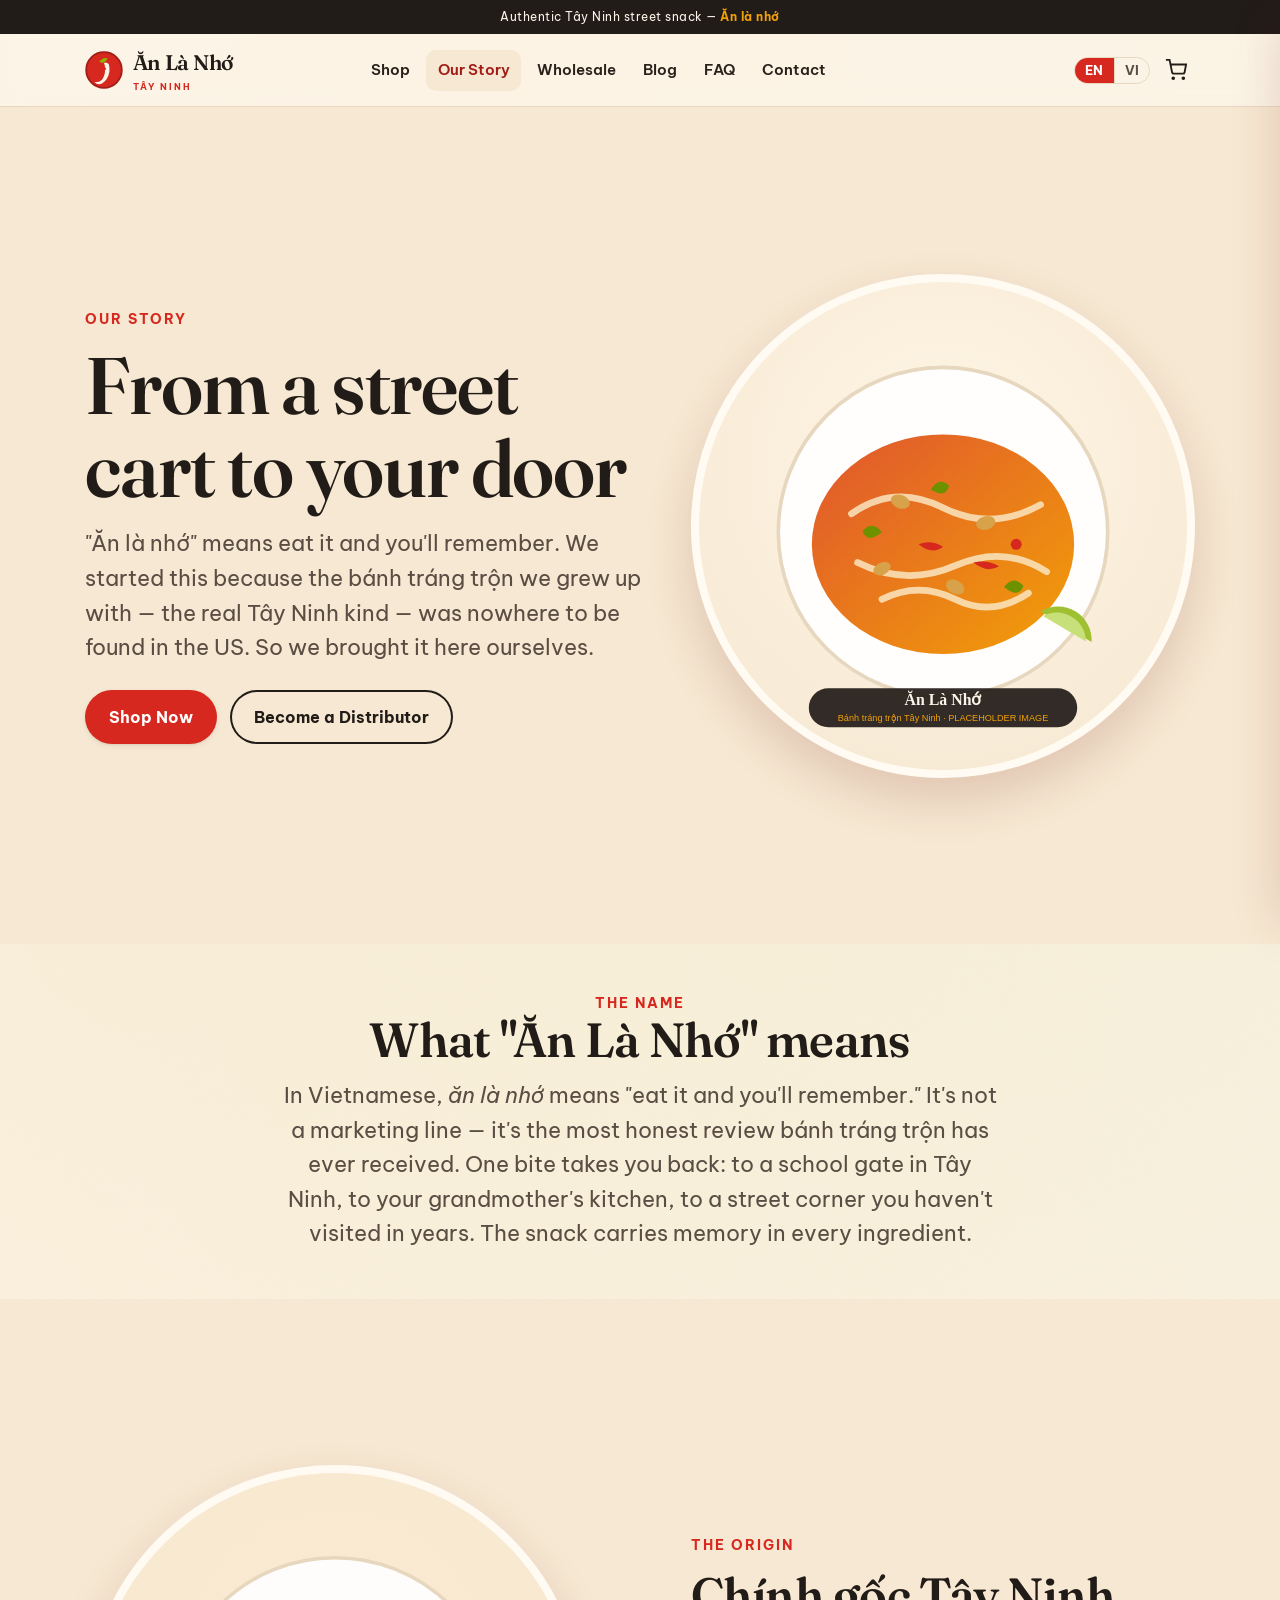
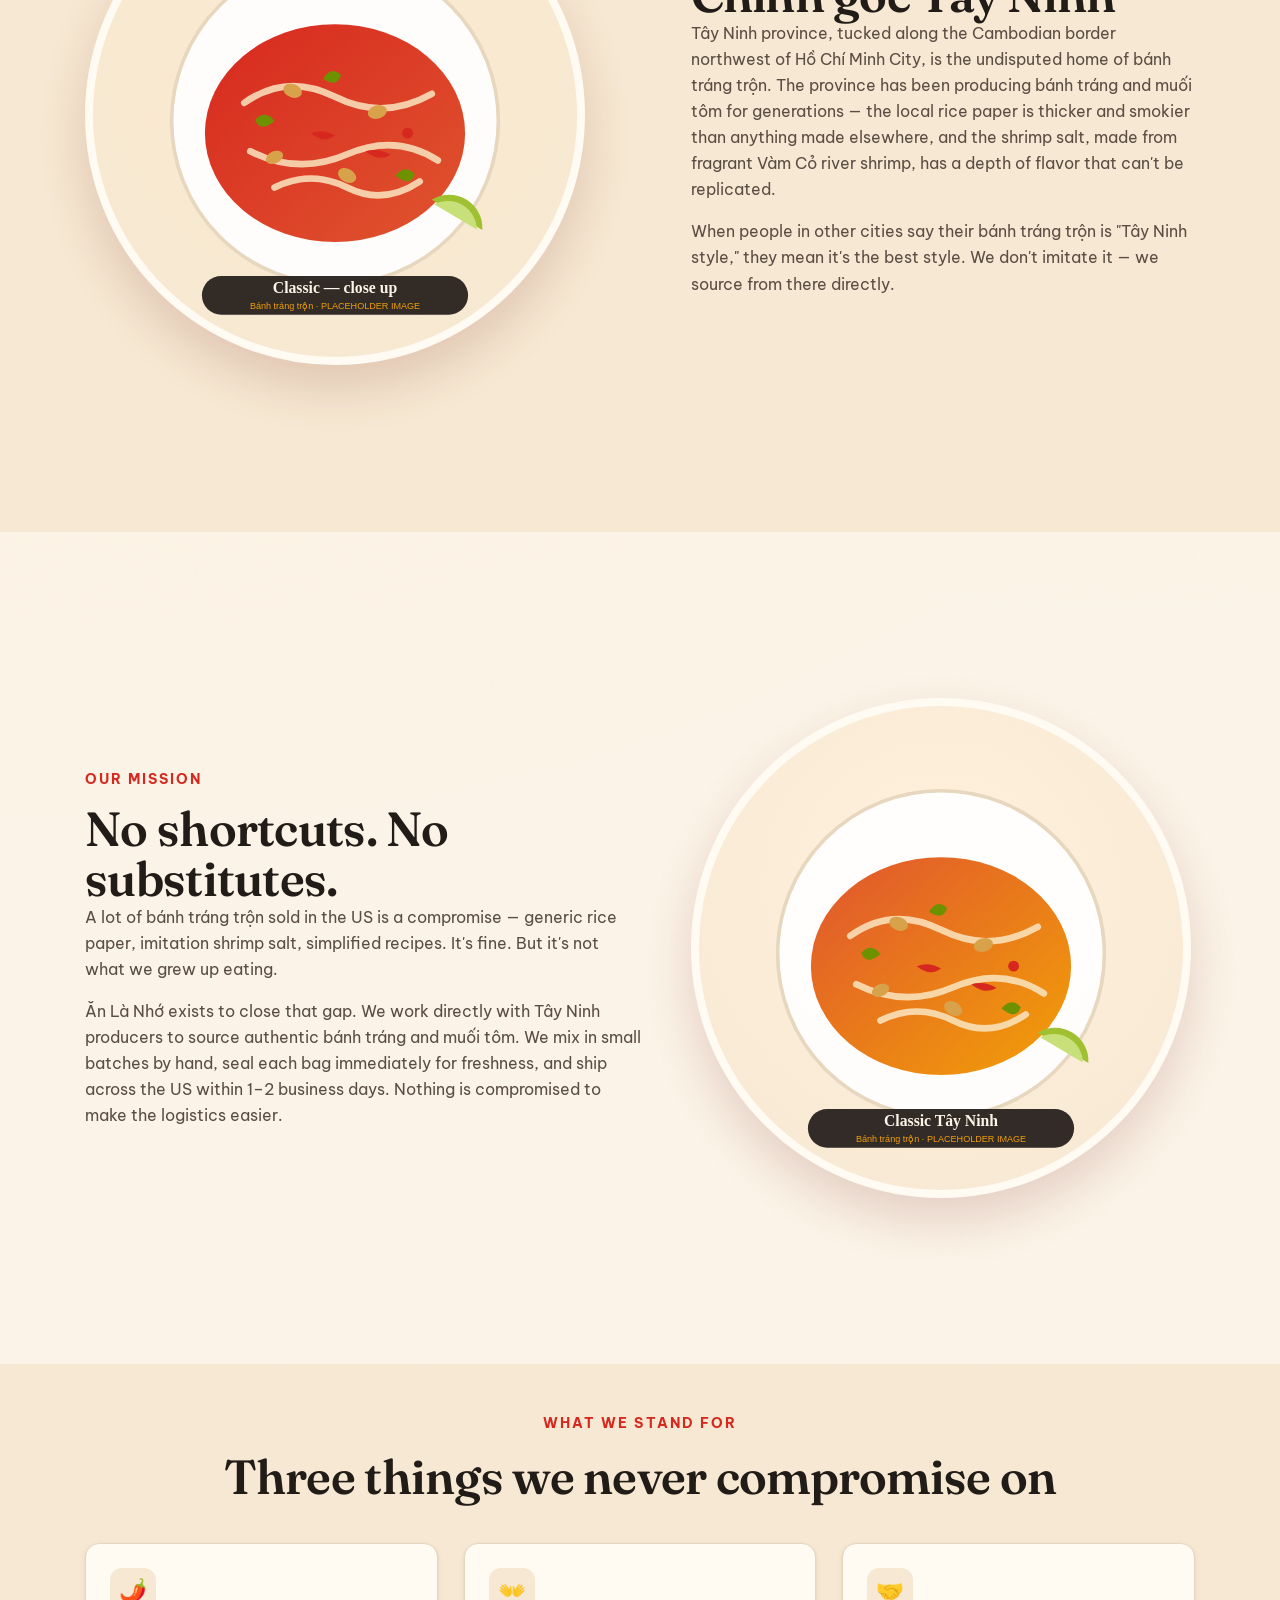
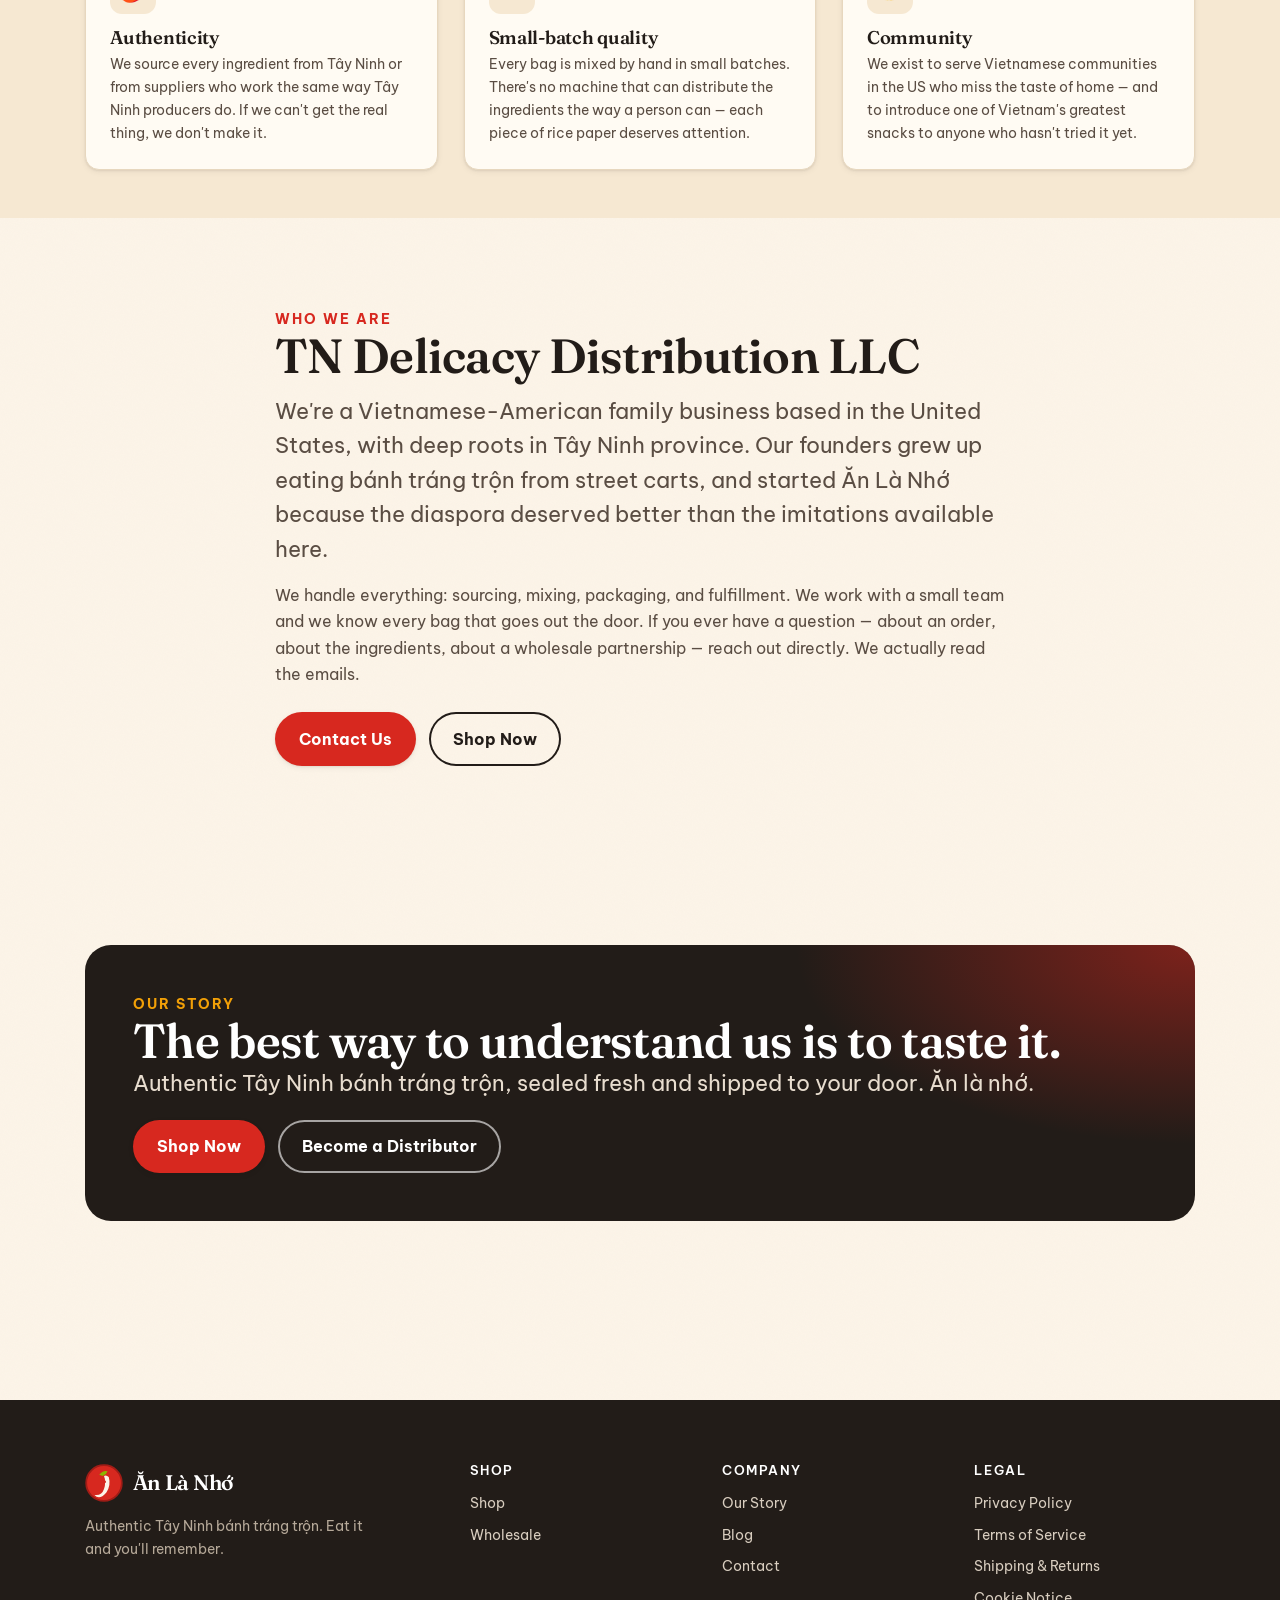
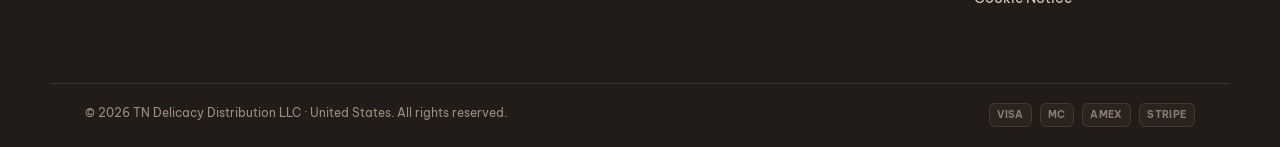
==== pages/about.html @ 5e184261 "Add EN/VI segmented language switcher, About page, and i18n keys - Replace single lang-toggle button" ====
<!DOCTYPE html>
<html lang="en" class="no-js">
<head>
  <meta charset="UTF-8" />
  <meta name="viewport" content="width=device-width, initial-scale=1" />
  <title>Our Story — Authentic Tây Ninh Bánh Tráng Trộn | Ăn Là Nhớ</title>
  <meta name="description" content="Ăn Là Nhớ brings the authentic Tây Ninh bánh tráng trộn to Vietnamese communities across the US. No shortcuts. No substitutes. Just the real thing." />
  <link rel="canonical" href="https://anlanho.com/pages/about.html" />
  <link rel="alternate" hreflang="en" href="https://anlanho.com/pages/about.html" />
  <link rel="alternate" hreflang="vi" href="https://anlanho.com/pages/about.html?lang=vi" />
  <link rel="alternate" hreflang="x-default" href="https://anlanho.com/pages/about.html" />

  <meta property="og:type" content="website" />
  <meta property="og:site_name" content="Ăn Là Nhớ" />
  <meta property="og:title" content="Our Story | Ăn Là Nhớ" />
  <meta property="og:description" content="From a Tây Ninh street cart to your door — the story of Ăn Là Nhớ." />
  <meta property="og:url" content="https://anlanho.com/pages/about.html" />
  <meta property="og:image" content="https://anlanho.com/assets/img/og-default.svg" />
  <meta name="twitter:card" content="summary_large_image" />
  <meta name="theme-color" content="#D7281F" />
  <link rel="icon" href="../assets/img/logo-mark.svg" type="image/svg+xml" />

  <link rel="preconnect" href="https://fonts.googleapis.com" />
  <link rel="preconnect" href="https://fonts.gstatic.com" crossorigin />
  <link href="https://fonts.googleapis.com/css2?family=Fraunces:ital,opsz,wght@0,9..144,400;0,9..144,600;1,9..144,500&family=Be+Vietnam+Pro:wght@400;500;600;700;800&display=swap" rel="stylesheet" />
  <link rel="stylesheet" href="../assets/css/styles.css" />

  <script type="application/ld+json">
  {"@context":"https://schema.org","@type":"BreadcrumbList","itemListElement":[
    {"@type":"ListItem","position":1,"name":"Home","item":"https://anlanho.com/"},
    {"@type":"ListItem","position":2,"name":"Our Story","item":"https://anlanho.com/pages/about.html"}
  ]}
  </script>
</head>

<body data-base="../">
  <a class="skip-link" href="#main" data-i18n="nav.skip">Skip to content</a>

  <header class="site-header">
    <div class="topbar"><span data-i18n="home.kicker">Authentic Tây Ninh street snack</span> — <strong>Ăn là nhớ</strong></div>
    <nav class="wrap nav" aria-label="Primary">
      <a class="brand" href="../index.html" aria-label="Ăn Là Nhớ home"><img class="mark" src="../assets/img/logo-mark.svg" alt="" width="38" height="38" /><span>Ăn Là Nhớ<small>Tây Ninh</small></span></a>
      <div class="nav-links">
        <a href="shop.html" data-i18n="nav.shop">Shop</a>
        <a href="about.html" data-i18n="nav.story" aria-current="page">Our Story</a>
        <a href="wholesale.html" data-i18n="nav.wholesale">Wholesale</a>
        <a href="blog.html" data-i18n="nav.blog">Blog</a>
        <a href="faq.html" data-i18n="nav.faq">FAQ</a>
        <a href="contact.html" data-i18n="nav.contact">Contact</a>
      </div>
      <div class="nav-actions">
        <div class="lang-switcher" role="group" aria-label="Switch language"><button class="lang-btn" data-lang-btn="en" aria-pressed="true">EN</button><button class="lang-btn" data-lang-btn="vi" aria-pressed="false">VI</button></div>
        <button class="icon-btn cart-btn snipcart-checkout" aria-label="Open cart"><svg width="22" height="22" viewBox="0 0 24 24" fill="none" stroke="currentColor" stroke-width="2" aria-hidden="true"><circle cx="9" cy="21" r="1"/><circle cx="20" cy="21" r="1"/><path d="M1 1h4l2.7 13.4a2 2 0 0 0 2 1.6h9.7a2 2 0 0 0 2-1.6L23 6H6"/></svg><span class="cart-count" data-cart-count data-count="0"></span></button>
        <button class="icon-btn menu-toggle" data-menu-open aria-label="Open menu" aria-expanded="false" aria-controls="mobileNav"><svg width="24" height="24" viewBox="0 0 24 24" fill="none" stroke="currentColor" stroke-width="2" aria-hidden="true"><line x1="3" y1="6" x2="21" y2="6"/><line x1="3" y1="12" x2="21" y2="12"/><line x1="3" y1="18" x2="21" y2="18"/></svg></button>
      </div>
    </nav>
  </header>
  <div class="nav-overlay" data-nav-overlay></div>
  <aside class="mobile-nav" id="mobileNav" data-mobile-nav aria-label="Mobile">
    <a href="shop.html" data-i18n="nav.shop">Shop</a>
    <a href="about.html" data-i18n="nav.story">Our Story</a>
    <a href="wholesale.html" data-i18n="nav.wholesale">Wholesale</a>
    <a href="blog.html" data-i18n="nav.blog">Blog</a>
    <a href="faq.html" data-i18n="nav.faq">FAQ</a>
    <a href="contact.html" data-i18n="nav.contact">Contact</a>
  </aside>

  <main id="main">

    <!-- Hero -->
    <section class="section" style="background:var(--cream-deep)">
      <div class="wrap">
        <div class="hero-grid">
          <div class="hero-copy">
            <p class="kicker" data-i18n="home.story.kicker">Our Story</p>
            <h1 data-i18n="about.h1">From a street cart to your door</h1>
            <p class="lead" data-i18n="about.sub">"Ăn là nhớ" means eat it and you'll remember. We started this because the bánh tráng trộn we grew up with — the real Tây Ninh kind — was nowhere to be found in the US. So we brought it here ourselves.</p>
            <div class="hero-cta">
              <a class="btn" href="shop.html" data-i18n="cta.shop">Shop Now</a>
              <a class="btn btn--ghost" href="wholesale.html" data-i18n="cta.distributor">Become a Distributor</a>
            </div>
          </div>
          <div class="hero-media">
            <img class="plate" src="../assets/img/hero-plate.svg" alt="Authentic Tây Ninh bánh tráng trộn" width="520" height="520" loading="lazy" />
          </div>
        </div>
      </div>
    </section>

    <!-- The name -->
    <section class="section--tight section">
      <div class="wrap center">
        <p class="kicker" data-i18n="about.name.kicker">The name</p>
        <h2 style="max-width:18ch;margin-inline:auto" data-i18n="about.name.h">What "Ăn Là Nhớ" means</h2>
        <p class="lead" style="max-width:48ch;margin-inline:auto;margin-top:.8rem" data-i18n="about.name.d">In Vietnamese, <em>ăn là nhớ</em> means "eat it and you'll remember." It's not a marketing line — it's the most honest review bánh tráng trộn has ever received. One bite takes you back: to a school gate in Tây Ninh, to your grandmother's kitchen, to a street corner you haven't visited in years. The snack carries memory in every ingredient.</p>
      </div>
    </section>

    <!-- Story sections -->
    <section class="section" style="background:var(--cream-deep)">
      <div class="wrap">
        <div class="hero-grid">
          <div class="hero-media reveal">
            <img class="plate" src="../assets/img/product-classic-2.svg" alt="Bánh tráng trộn being hand-mixed" width="500" height="500" loading="lazy" />
          </div>
          <div class="hero-copy reveal">
            <p class="kicker" data-i18n="about.origin.kicker">The origin</p>
            <h2 data-i18n="about.origin.h">Chính gốc Tây Ninh</h2>
            <p data-i18n="about.origin.d1">Tây Ninh province, tucked along the Cambodian border northwest of Hồ Chí Minh City, is the undisputed home of bánh tráng trộn. The province has been producing bánh tráng and muối tôm for generations — the local rice paper is thicker and smokier than anything made elsewhere, and the shrimp salt, made from fragrant Vàm Cỏ river shrimp, has a depth of flavor that can't be replicated.</p>
            <p style="margin-top:1rem" data-i18n="about.origin.d2">When people in other cities say their bánh tráng trộn is "Tây Ninh style," they mean it's the best style. We don't imitate it — we source from there directly.</p>
          </div>
        </div>
      </div>
    </section>

    <section class="section">
      <div class="wrap">
        <div class="hero-grid">
          <div class="hero-copy reveal">
            <p class="kicker" data-i18n="about.mission.kicker">Our mission</p>
            <h2 data-i18n="about.mission.h">No shortcuts. No substitutes.</h2>
            <p data-i18n="about.mission.d1">A lot of bánh tráng trộn sold in the US is a compromise — generic rice paper, imitation shrimp salt, simplified recipes. It's fine. But it's not what we grew up eating.</p>
            <p style="margin-top:1rem" data-i18n="about.mission.d2">Ăn Là Nhớ exists to close that gap. We work directly with Tây Ninh producers to source authentic bánh tráng and muối tôm. We mix in small batches by hand, seal each bag immediately for freshness, and ship across the US within 1–2 business days. Nothing is compromised to make the logistics easier.</p>
          </div>
          <div class="hero-media reveal">
            <img class="plate" src="../assets/img/product-classic-1.svg" alt="Sealed bags of Ăn Là Nhớ bánh tráng trộn" width="500" height="500" loading="lazy" />
          </div>
        </div>
      </div>
    </section>

    <!-- Values -->
    <section class="section--tight section" style="background:var(--cream-deep)">
      <div class="wrap">
        <div class="section-head center" style="justify-content:center;flex-direction:column;align-items:center;margin-bottom:clamp(1.4rem,3vw,2.2rem)">
          <p class="kicker" data-i18n="about.values.kicker">What we stand for</p>
          <h2 data-i18n="about.values.h">Three things we never compromise on</h2>
        </div>
        <div class="grid grid--3">
          <div class="feature reveal">
            <div class="ic">🌶️</div>
            <h3 data-i18n="about.v1.t">Authenticity</h3>
            <p data-i18n="about.v1.d">We source every ingredient from Tây Ninh or from suppliers who work the same way Tây Ninh producers do. If we can't get the real thing, we don't make it.</p>
          </div>
          <div class="feature reveal">
            <div class="ic">👐</div>
            <h3 data-i18n="about.v2.t">Small-batch quality</h3>
            <p data-i18n="about.v2.d">Every bag is mixed by hand in small batches. There's no machine that can distribute the ingredients the way a person can — each piece of rice paper deserves attention.</p>
          </div>
          <div class="feature reveal">
            <div class="ic">🤝</div>
            <h3 data-i18n="about.v3.t">Community</h3>
            <p data-i18n="about.v3.d">We exist to serve Vietnamese communities in the US who miss the taste of home — and to introduce one of Vietnam's greatest snacks to anyone who hasn't tried it yet.</p>
          </div>
        </div>
      </div>
    </section>

    <!-- Who we are -->
    <section class="section">
      <div class="wrap" style="max-width:800px">
        <p class="kicker" data-i18n="about.who.kicker">Who we are</p>
        <h2 data-i18n="about.who.h">TN Delicacy Distribution LLC</h2>
        <p class="lead" style="margin-top:.8rem" data-i18n="about.who.d">We're a Vietnamese-American family business based in the United States, with deep roots in Tây Ninh province. Our founders grew up eating bánh tráng trộn from street carts, and started Ăn Là Nhớ because the diaspora deserved better than the imitations available here.</p>
        <p style="margin-top:1rem" data-i18n="about.who.d2">We handle everything: sourcing, mixing, packaging, and fulfillment. We work with a small team and we know every bag that goes out the door. If you ever have a question — about an order, about the ingredients, about a wholesale partnership — reach out directly. We actually read the emails.</p>
        <div class="hero-cta" style="margin-top:1.6rem">
          <a class="btn" href="contact.html" data-i18n="nav.contact">Contact Us</a>
          <a class="btn btn--ghost" href="shop.html" data-i18n="cta.shop">Shop Now</a>
        </div>
      </div>
    </section>

    <!-- CTA -->
    <section class="section">
      <div class="wrap">
        <div class="cta-banner reveal">
          <p class="kicker" style="color:var(--turmeric)" data-i18n="home.story.kicker">Our Story</p>
          <h2 data-i18n="about.cta.h">The best way to understand us is to taste it.</h2>
          <p class="lead" data-i18n="about.cta.d">Authentic Tây Ninh bánh tráng trộn, sealed fresh and shipped to your door. Ăn là nhớ.</p>
          <div class="hero-cta">
            <a class="btn" href="shop.html" data-i18n="cta.shop">Shop Now</a>
            <a class="btn btn--ghost" style="box-shadow:inset 0 0 0 2px rgba(255,255,255,.6);color:#fff" href="wholesale.html" data-i18n="cta.distributor">Become a Distributor</a>
          </div>
        </div>
      </div>
    </section>

  </main>

  <footer class="site-footer">
    <div class="wrap footer-top">
      <div class="footer-brand">
        <a class="brand" href="../index.html"><img class="mark" src="../assets/img/logo-mark.svg" alt="" width="38" height="38"><span>Ăn Là Nhớ</span></a>
        <p data-i18n="footer.tagline">Authentic Tây Ninh bánh tráng trộn. Eat it and you'll remember.</p>
      </div>
      <div class="footer-col"><h4 data-i18n="footer.shop">Shop</h4><ul><li><a href="shop.html" data-i18n="nav.shop">Shop</a></li><li><a href="wholesale.html" data-i18n="nav.wholesale">Wholesale</a></li></ul></div>
      <div class="footer-col"><h4 data-i18n="footer.company">Company</h4><ul><li><a href="about.html" data-i18n="nav.story">Our Story</a></li><li><a href="blog.html" data-i18n="nav.blog">Blog</a></li><li><a href="contact.html" data-i18n="nav.contact">Contact</a></li></ul></div>
      <div class="footer-col"><h4 data-i18n="footer.legal">Legal</h4><ul><li><a href="privacy.html" data-i18n="footer.privacy">Privacy Policy</a></li><li><a href="terms.html" data-i18n="footer.terms">Terms of Service</a></li><li><a href="shipping.html" data-i18n="footer.shipping">Shipping &amp; Returns</a></li><li><a href="cookies.html" data-i18n="footer.cookies">Cookie Notice</a></li></ul></div>
    </div>
    <div class="wrap footer-bottom">
      <span>© <span data-year>2025</span> <span data-i18n="footer.address">TN Delicacy Distribution LLC · United States</span>. <span data-i18n="footer.rights">All rights reserved.</span></span>
      <span class="pay-icons" aria-label="Accepted payments"><span>VISA</span><span>MC</span><span>AMEX</span><span>STRIPE</span></span>
    </div>
  </footer>

  <!-- REQUIRED: Replace with your Snipcart public API key from https://app.snipcart.com/dashboard/account/credentials -->
  <div hidden id="snipcart" data-api-key="YOUR_SNIPCART_PUBLIC_API_KEY" data-config-modal-style="side"></div>
  <script async src="https://cdn.snipcart.com/themes/v3.7.0/default/snipcart.js"></script>
  <script defer src="../assets/js/i18n.js"></script>
  <script defer src="../assets/js/main.js"></script>
</body>
</html>
---- assets/css/styles.css ----
/* =====================================================================
   Ăn Là Nhớ — Design System
   Warm Vietnamese street-food editorial. Chili red · lime · turmeric ·
   warm cream · charcoal. Mobile-first, accessible (WCAG AA), low-JS.
   Fonts: Fraunces (display) + Be Vietnam Pro (body, full VI diacritics).
   ===================================================================== */

/* ---------- Design tokens ---------- */
:root {
  /* Palette */
  --cream: #FCF4E8;
  --cream-deep: #F6E8D2;
  --paper: #FFFBF3;
  --charcoal: #221C18;
  --ink: #2A211B;
  --ink-soft: #5A4D43;
  --chili: #D7281F;
  --chili-dark: #A11C16;
  --chili-ink: #6E120E;
  --lime: #8DB600;
  --lime-deep: #6E9100;
  --turmeric: #F2A007;
  --turmeric-deep: #C97E00;
  --line: #E7D7BE;
  --white: #ffffff;

  /* Semantic */
  --bg: var(--cream);
  --surface: var(--paper);
  --text: var(--ink);
  --text-soft: var(--ink-soft);
  --brand: var(--chili);
  --brand-strong: var(--chili-dark);

  /* Type */
  --font-display: "Fraunces", Georgia, "Times New Roman", serif;
  --font-body: "Be Vietnam Pro", system-ui, -apple-system, Segoe UI, Roboto, sans-serif;

  /* Fluid type scale */
  --fs-xs: 0.78rem;
  --fs-sm: 0.9rem;
  --fs-base: 1.02rem;
  --fs-lg: clamp(1.12rem, 1rem + 0.6vw, 1.35rem);
  --fs-xl: clamp(1.4rem, 1.1rem + 1.5vw, 2rem);
  --fs-2xl: clamp(1.9rem, 1.3rem + 3vw, 3rem);
  --fs-3xl: clamp(2.6rem, 1.4rem + 5.5vw, 5rem);

  /* Spacing & layout */
  --maxw: 1180px;
  --gut: clamp(1rem, 4vw, 2.2rem);
  --radius: 14px;
  --radius-lg: 26px;
  --radius-pill: 999px;

  /* Effects */
  --shadow-sm: 0 1px 2px rgba(34,28,24,.08), 0 2px 6px rgba(34,28,24,.06);
  --shadow-md: 0 6px 18px rgba(34,28,24,.10), 0 2px 6px rgba(34,28,24,.06);
  --shadow-lg: 0 22px 48px rgba(110,18,14,.16);
  --ring: 0 0 0 3px rgba(242,160,7,.55);
  --ease: cubic-bezier(.2,.7,.2,1);
}

/* ---------- Reset ---------- */
*, *::before, *::after { box-sizing: border-box; }
* { margin: 0; }
html { -webkit-text-size-adjust: 100%; scroll-behavior: smooth; }
@media (prefers-reduced-motion: reduce) {
  html { scroll-behavior: auto; }
  *, *::before, *::after { animation-duration: .001ms !important; animation-iteration-count: 1 !important; transition-duration: .001ms !important; }
}
body {
  font-family: var(--font-body);
  font-size: var(--fs-base);
  line-height: 1.6;
  color: var(--text);
  background: var(--bg);
  /* Subtle warm grain so the cream isn't flat */
  background-image:
    radial-gradient(circle at 12% 18%, rgba(242,160,7,.05), transparent 38%),
    radial-gradient(circle at 88% 8%, rgba(141,182,0,.06), transparent 40%),
    url("data:image/svg+xml,%3Csvg xmlns='http://www.w3.org/2000/svg' width='140' height='140'%3E%3Cfilter id='n'%3E%3CfeTurbulence type='fractalNoise' baseFrequency='0.9' numOctaves='2' stitchTiles='stitch'/%3E%3C/filter%3E%3Crect width='140' height='140' filter='url(%23n)' opacity='0.025'/%3E%3C/svg%3E");
  -webkit-font-smoothing: antialiased;
  text-rendering: optimizeLegibility;
  overflow-x: hidden;
}
img, svg, video { display: block; max-width: 100%; height: auto; }
a { color: inherit; text-decoration: none; }
button, input, select, textarea { font: inherit; color: inherit; }
ul { list-style: none; padding: 0; }

/* ---------- Typography ---------- */
h1, h2, h3, h4 { font-family: var(--font-display); font-weight: 600; line-height: 1.04; letter-spacing: -0.015em; color: var(--charcoal); }
h1 { font-size: var(--fs-3xl); font-weight: 600; }
h2 { font-size: var(--fs-2xl); }
h3 { font-size: var(--fs-xl); }
p { color: var(--text-soft); }
.lead { font-size: var(--fs-lg); color: var(--text-soft); }
.kicker {
  font-family: var(--font-body);
  font-weight: 700; font-size: var(--fs-sm);
  letter-spacing: .14em; text-transform: uppercase;
  color: var(--chili);
}
mark, .hl { background: linear-gradient(180deg, transparent 58%, rgba(242,160,7,.55) 58%); color: inherit; padding: 0 .08em; }
.vi-accent { font-style: italic; }

/* ---------- Layout helpers ---------- */
.wrap { width: 100%; max-width: var(--maxw); margin-inline: auto; padding-inline: var(--gut); }
.section { padding-block: clamp(3rem, 7vw, 6rem); }
.section--tight { padding-block: clamp(2rem, 4vw, 3rem); }
.stack > * + * { margin-top: 1rem; }
.center { text-align: center; }
.muted { color: var(--text-soft); }
.eyebrow-row { display: flex; align-items: center; gap: .7rem; flex-wrap: wrap; }

/* ---------- Skip link ---------- */
.skip-link {
  position: absolute; left: .5rem; top: -3rem; z-index: 200;
  background: var(--charcoal); color: var(--paper);
  padding: .6rem 1rem; border-radius: 8px; transition: top .2s var(--ease);
}
.skip-link:focus { top: .5rem; }

/* ---------- Buttons ---------- */
.btn {
  --bg: var(--chili); --fg: #fff;
  display: inline-flex; align-items: center; justify-content: center; gap: .5rem;
  background: var(--bg); color: var(--fg);
  font-weight: 700; font-size: var(--fs-base);
  padding: .85rem 1.5rem; border: 0; border-radius: var(--radius-pill);
  cursor: pointer; text-align: center;
  box-shadow: var(--shadow-sm);
  transition: transform .18s var(--ease), box-shadow .18s var(--ease), background .18s var(--ease);
}
.btn:hover { transform: translateY(-2px); box-shadow: var(--shadow-md); background: var(--chili-dark); }
.btn:active { transform: translateY(0); }
.btn:focus-visible { outline: none; box-shadow: var(--ring), var(--shadow-md); }
.btn--lime { --bg: var(--lime-deep); }
.btn--lime:hover { background: #5d7b00; }
.btn--ghost { --bg: transparent; --fg: var(--charcoal); box-shadow: inset 0 0 0 2px var(--charcoal); }
.btn--ghost:hover { background: var(--charcoal); --fg: #fff; box-shadow: inset 0 0 0 2px var(--charcoal); }
.btn--dark { --bg: var(--charcoal); }
.btn--dark:hover { background: #100c0a; }
.btn--sm { padding: .55rem 1rem; font-size: var(--fs-sm); }
.btn--block { width: 100%; }
.btn[disabled] { opacity: .5; cursor: not-allowed; transform: none; box-shadow: var(--shadow-sm); }

.link-arrow { font-weight: 700; color: var(--chili-dark); display: inline-flex; align-items: center; gap: .35rem; }
.link-arrow::after { content: "→"; transition: transform .2s var(--ease); }
.link-arrow:hover::after { transform: translateX(4px); }

/* Breadcrumb */
.breadcrumb { display: flex; flex-wrap: wrap; align-items: center; gap: .5rem; font-size: .85rem; color: var(--ink-soft); }
.breadcrumb a { color: var(--ink-soft); text-decoration: none; }
.breadcrumb a:hover { color: var(--chili); text-decoration: underline; }
.breadcrumb span[aria-hidden="true"] { opacity: .5; }

/* ---------- Badges / chips ---------- */
.badge {
  display: inline-flex; align-items: center; gap: .35rem;
  font-size: var(--fs-xs); font-weight: 700; letter-spacing: .02em;
  padding: .28rem .6rem; border-radius: var(--radius-pill);
  background: var(--cream-deep); color: var(--ink);
}
.badge--vegan { background: #e8f3cf; color: var(--lime-deep); }
.badge--sale { background: var(--turmeric); color: #4a3100; }
.badge--out { background: #f0d6d4; color: var(--chili-dark); }
.badge--new { background: var(--chili); color: #fff; }

.spicemeter { display: inline-flex; gap: 3px; align-items: center; }
.spicemeter .pip { width: 9px; height: 9px; border-radius: 50%; background: var(--line); }
.spicemeter .pip.on { background: var(--chili); }

/* =====================================================================
   Header / nav / cart / language toggle
   ===================================================================== */
.site-header {
  position: sticky; top: 0; z-index: 100;
  background: color-mix(in srgb, var(--cream) 88%, transparent);
  backdrop-filter: saturate(1.2) blur(10px);
  border-bottom: 1px solid var(--line);
}
.topbar {
  background: var(--charcoal); color: var(--cream);
  font-size: var(--fs-xs); letter-spacing: .04em;
  text-align: center; padding: .45rem 1rem;
}
.topbar strong { color: var(--turmeric); }
.nav { display: flex; align-items: center; gap: 1rem; padding-block: .7rem; }
.brand { display: flex; align-items: center; gap: .6rem; font-family: var(--font-display); font-weight: 600; font-size: 1.32rem; color: var(--charcoal); letter-spacing: -.02em; flex: 0 0 auto; }
.brand .mark { width: 38px; height: 38px; flex: 0 0 auto; }
.brand small { display: block; font-family: var(--font-body); font-size: .58rem; font-weight: 700; letter-spacing: .22em; color: var(--chili); text-transform: uppercase; margin-top: 1px; }
.nav-links { display: none; gap: .3rem; margin-inline: auto; }
.nav-links a {
  font-weight: 600; font-size: .95rem; padding: .5rem .7rem; border-radius: 10px;
  color: var(--ink); transition: background .15s var(--ease), color .15s var(--ease);
}
.nav-links a:hover, .nav-links a[aria-current="page"] { background: var(--cream-deep); color: var(--chili-dark); }
.nav-actions { display: flex; align-items: center; gap: .4rem; margin-left: auto; }

.icon-btn {
  position: relative; display: inline-flex; align-items: center; justify-content: center; gap: .4rem;
  background: transparent; border: 0; cursor: pointer; padding: .5rem; border-radius: 10px;
  color: var(--charcoal); font-weight: 700;
  transition: background .15s var(--ease);
}
.icon-btn:hover { background: var(--cream-deep); }
.icon-btn:focus-visible { outline: none; box-shadow: var(--ring); }
.lang-toggle { font-weight: 700; font-size: .82rem; border: 1.5px solid var(--line); padding: .42rem .7rem; }
.lang-toggle:hover { border-color: var(--chili); color: var(--chili-dark); }

/* Segmented EN / VI switcher */
.lang-switcher {
  display: inline-flex; align-items: center;
  border: 1.5px solid var(--line); border-radius: var(--radius-pill);
  overflow: hidden; flex-shrink: 0;
}
.lang-btn {
  background: transparent; border: 0;
  padding: .38rem .65rem; font-size: .82rem; font-weight: 700;
  cursor: pointer; color: var(--text-soft); line-height: 1;
  transition: background .15s var(--ease), color .15s var(--ease);
}
.lang-btn + .lang-btn { border-left: 1.5px solid var(--line); }
.lang-btn[aria-pressed="true"] { background: var(--chili); color: #fff; }
.lang-btn:hover:not([aria-pressed="true"]) { background: var(--cream-deep); color: var(--chili-dark); }

.cart-btn .cart-count {
  position: absolute; top: -2px; right: -2px;
  background: var(--chili); color: #fff; font-size: .66rem; font-weight: 800;
  min-width: 18px; height: 18px; padding: 0 4px; border-radius: 999px;
  display: grid; place-items: center; line-height: 1; box-shadow: 0 0 0 2px var(--cream);
}
.cart-btn .cart-count:empty,
.cart-btn .cart-count[data-count="0"] { display: none; }

.menu-toggle { display: inline-flex; }
@media (min-width: 920px) {
  .nav-links { display: flex; }
  .menu-toggle { display: none; }
}

/* Mobile drawer nav */
.mobile-nav {
  position: fixed; inset: 0 0 0 auto; width: min(86vw, 360px);
  background: var(--paper); z-index: 130; transform: translateX(100%);
  transition: transform .28s var(--ease); box-shadow: var(--shadow-lg);
  display: flex; flex-direction: column; padding: 1.2rem;
}
.mobile-nav.open { transform: translateX(0); }
.mobile-nav a { display: block; padding: .9rem .6rem; font-weight: 600; font-size: 1.1rem; border-bottom: 1px solid var(--line); }
.mobile-nav a:hover { color: var(--chili-dark); }
.nav-overlay { position: fixed; inset: 0; background: rgba(34,28,24,.45); z-index: 120; opacity: 0; pointer-events: none; transition: opacity .25s var(--ease); }
.nav-overlay.open { opacity: 1; pointer-events: auto; }

/* =====================================================================
   Hero
   ===================================================================== */
.hero { position: relative; overflow: hidden; }
.hero::before {
  /* layered warm glow + chili-flake speckle */
  content: ""; position: absolute; inset: 0; z-index: 0;
  background:
    radial-gradient(120% 90% at 85% -10%, rgba(242,160,7,.22), transparent 55%),
    radial-gradient(90% 80% at -5% 110%, rgba(141,182,0,.16), transparent 55%);
}
.hero .wrap { position: relative; z-index: 1; }
.hero-grid { display: grid; gap: clamp(1.5rem, 4vw, 3rem); align-items: center; padding-block: clamp(2.5rem, 6vw, 5rem); }
.hero-copy .kicker { margin-bottom: .8rem; }
.hero-copy h1 { margin-bottom: 1rem; }
.hero-copy h1 .accent { color: var(--chili); display: inline-block; }
.hero-cta { display: flex; gap: .8rem; flex-wrap: wrap; margin-top: 1.6rem; }
.hero-trust { display: flex; gap: 1.2rem; flex-wrap: wrap; margin-top: 1.6rem; font-size: var(--fs-sm); color: var(--text-soft); }
.hero-trust span { display: inline-flex; align-items: center; gap: .4rem; }
.hero-trust b { color: var(--charcoal); }
.hero-media { position: relative; }
.hero-media .plate {
  border-radius: 50%; box-shadow: var(--shadow-lg);
  border: 8px solid var(--paper); background: var(--paper);
  animation: floaty 7s var(--ease) infinite;
}
.hero-media .sticker {
  position: absolute; background: var(--lime); color: #243300; font-weight: 800;
  font-family: var(--font-display); border-radius: 50%; width: 108px; height: 108px;
  display: grid; place-items: center; text-align: center; line-height: 1; font-size: .9rem;
  transform: rotate(-12deg); box-shadow: var(--shadow-md); padding: .5rem;
  top: 4%; right: 2%;
}
@keyframes floaty { 0%,100%{ transform: translateY(0);} 50%{ transform: translateY(-12px);} }
@media (min-width: 860px) { .hero-grid { grid-template-columns: 1.05fr .95fr; } }

/* =====================================================================
   Generic cards & grids
   ===================================================================== */
.grid { display: grid; gap: clamp(1rem, 2.5vw, 1.6rem); }
.grid--3 { grid-template-columns: 1fr; }
.grid--4 { grid-template-columns: repeat(2, 1fr); }
@media (min-width: 640px) { .grid--3 { grid-template-columns: repeat(2, 1fr); } }
@media (min-width: 900px) { .grid--3 { grid-template-columns: repeat(3, 1fr); } .grid--4 { grid-template-columns: repeat(4, 1fr); } }

.feature {
  background: var(--surface); border: 1px solid var(--line); border-radius: var(--radius);
  padding: 1.5rem; box-shadow: var(--shadow-sm);
  transition: transform .2s var(--ease), box-shadow .2s var(--ease);
}
.feature:hover { transform: translateY(-3px); box-shadow: var(--shadow-md); }
.feature .ic { width: 46px; height: 46px; border-radius: 12px; display: grid; place-items: center; background: var(--cream-deep); margin-bottom: .9rem; font-size: 1.4rem; }
.feature h3 { font-size: 1.15rem; margin-bottom: .35rem; }
.feature p { font-size: var(--fs-sm); }

.section-head { display: flex; align-items: flex-end; justify-content: space-between; gap: 1rem; flex-wrap: wrap; margin-bottom: clamp(1.4rem, 3vw, 2.2rem); }
.section-head .titles { max-width: 40ch; }
.section-head h2 { margin-bottom: .4rem; }

/* ---------- Product card ---------- */
.product-card {
  background: var(--surface); border: 1px solid var(--line); border-radius: var(--radius-lg);
  overflow: hidden; box-shadow: var(--shadow-sm); display: flex; flex-direction: column;
  transition: transform .22s var(--ease), box-shadow .22s var(--ease);
}
.product-card:hover { transform: translateY(-4px); box-shadow: var(--shadow-lg); }
.product-card .media { position: relative; aspect-ratio: 1/1; background: var(--cream-deep); overflow: hidden; }
.product-card .media img { width: 100%; height: 100%; object-fit: cover; transition: transform .4s var(--ease); }
.product-card:hover .media img { transform: scale(1.04); }
.product-card .flags { position: absolute; top: .7rem; left: .7rem; display: flex; gap: .35rem; flex-wrap: wrap; }
.product-card .body { padding: 1rem 1.1rem 1.2rem; display: flex; flex-direction: column; gap: .55rem; flex: 1; }
.product-card h3 { font-size: 1.12rem; line-height: 1.12; }
.product-card .pname-vi { font-size: var(--fs-xs); color: var(--text-soft); font-weight: 600; }
.product-card .meta { display: flex; align-items: center; justify-content: space-between; gap: .5rem; margin-top: auto; }
.product-card .price { font-family: var(--font-display); font-weight: 600; font-size: 1.3rem; color: var(--chili-dark); }
.product-card .price s { color: var(--text-soft); font-size: .85rem; font-weight: 400; margin-left: .35rem; }
.product-card .actions { display: flex; gap: .5rem; }
.product-card .actions .btn { flex: 1; }

/* add-to-cart pop feedback */
.btn.pop { animation: pop .42s var(--ease); }
@keyframes pop { 0%{ transform: scale(1);} 35%{ transform: scale(.92);} 70%{ transform: scale(1.06);} 100%{ transform: scale(1);} }

/* =====================================================================
   Product detail
   ===================================================================== */
.pd-grid { display: grid; gap: clamp(1.5rem, 4vw, 3rem); }
@media (min-width: 880px) { .pd-grid { grid-template-columns: 1.05fr 1fr; align-items: start; } }
.pd-gallery .main { border-radius: var(--radius-lg); overflow: hidden; border: 1px solid var(--line); background: var(--cream-deep); box-shadow: var(--shadow-md); aspect-ratio: 1/1; }
.pd-gallery .main img { width: 100%; height: 100%; object-fit: cover; }
.pd-thumbs { display: flex; gap: .6rem; margin-top: .7rem; flex-wrap: wrap; }
.pd-thumbs button { width: 70px; height: 70px; border-radius: 12px; overflow: hidden; border: 2px solid transparent; padding: 0; cursor: pointer; background: var(--cream-deep); }
.pd-thumbs button[aria-pressed="true"] { border-color: var(--chili); }
.pd-thumbs img { width: 100%; height: 100%; object-fit: cover; }
.pd-info h1 { font-size: var(--fs-2xl); }
.pd-info .pname-vi { color: var(--text-soft); font-weight: 600; margin-top: .2rem; }
.pd-price { font-family: var(--font-display); font-weight: 600; font-size: 2rem; color: var(--chili-dark); margin: .8rem 0; }
.pd-price s { color: var(--text-soft); font-size: 1.1rem; font-weight: 400; margin-left: .5rem; }
.pd-buy { display: flex; gap: .7rem; align-items: stretch; flex-wrap: wrap; margin: 1.2rem 0; }
.qty { display: inline-flex; align-items: center; border: 1.5px solid var(--line); border-radius: var(--radius-pill); overflow: hidden; background: var(--surface); }
.qty button { width: 42px; height: 46px; background: transparent; border: 0; font-size: 1.3rem; cursor: pointer; color: var(--charcoal); }
.qty button:hover { background: var(--cream-deep); }
.qty input { width: 44px; text-align: center; border: 0; background: transparent; font-weight: 700; -moz-appearance: textfield; }
.qty input::-webkit-outer-spin-button, .qty input::-webkit-inner-spin-button { -webkit-appearance: none; margin: 0; }
.pd-specs { border-top: 1px solid var(--line); margin-top: 1.4rem; }
.pd-specs details { border-bottom: 1px solid var(--line); }
.pd-specs summary { cursor: pointer; font-weight: 700; padding: 1rem .2rem; list-style: none; display: flex; justify-content: space-between; align-items: center; }
.pd-specs summary::-webkit-details-marker { display: none; }
.pd-specs summary::after { content: "+"; font-size: 1.4rem; color: var(--chili); transition: transform .2s var(--ease); }
.pd-specs details[open] summary::after { transform: rotate(45deg); }
.pd-specs .spec-body { padding: 0 .2rem 1.1rem; color: var(--text-soft); font-size: var(--fs-sm); }
.specrow { display: flex; gap: .6rem; padding: .25rem 0; }
.specrow dt { font-weight: 700; color: var(--charcoal); min-width: 9rem; }

/* Reviews */
.stars { color: var(--turmeric-deep); letter-spacing: 1px; }
.review { border: 1px solid var(--line); border-radius: var(--radius); padding: 1.1rem; background: var(--surface); }
.review .who { font-weight: 700; }
.review .title { font-weight: 700; margin: .3rem 0; }

/* =====================================================================
   Wholesale / B2B
   ===================================================================== */
.b2b-hero { background: linear-gradient(160deg, var(--chili-ink), var(--chili-dark)); color: var(--cream); position: relative; overflow: hidden; }
.b2b-hero::after { content:""; position:absolute; inset:0; background: radial-gradient(70% 90% at 90% 10%, rgba(242,160,7,.28), transparent 60%); }
.b2b-hero .wrap { position: relative; z-index: 1; }
.b2b-hero h1 { color: #fff; }
.b2b-hero .kicker { color: var(--turmeric); }
.b2b-hero p { color: #fbe6cf; }
.b2b-hero .hero-cta .btn--ghost { box-shadow: inset 0 0 0 2px rgba(255,255,255,.6); --fg:#fff; }
.b2b-hero .hero-cta .btn--ghost:hover { background:#fff; --fg: var(--chili-dark); box-shadow: inset 0 0 0 2px #fff; }

.terms-table { width: 100%; border-collapse: collapse; background: var(--surface); border-radius: var(--radius); overflow: hidden; box-shadow: var(--shadow-sm); }
.terms-table th, .terms-table td { text-align: left; padding: .95rem 1.1rem; border-bottom: 1px solid var(--line); }
.terms-table th { width: 42%; font-family: var(--font-body); font-weight: 700; color: var(--charcoal); background: var(--cream-deep); }
.terms-table tr:last-child th, .terms-table tr:last-child td { border-bottom: 0; }

.downloads { display: flex; gap: .8rem; flex-wrap: wrap; }

/* =====================================================================
   Forms
   ===================================================================== */
.form-card { background: var(--surface); border: 1px solid var(--line); border-radius: var(--radius-lg); padding: clamp(1.3rem, 3vw, 2.2rem); box-shadow: var(--shadow-md); }
.field { display: flex; flex-direction: column; gap: .35rem; margin-bottom: 1rem; }
.field label { font-weight: 700; font-size: var(--fs-sm); }
.field .req { color: var(--chili); }
.field input, .field select, .field textarea {
  border: 1.5px solid var(--line); border-radius: 12px; padding: .75rem .85rem; background: var(--paper);
  transition: border-color .15s var(--ease), box-shadow .15s var(--ease);
}
.field input:focus, .field select:focus, .field textarea:focus { outline: none; border-color: var(--chili); box-shadow: var(--ring); }
.field textarea { min-height: 120px; resize: vertical; }
.form-grid { display: grid; gap: 0 1rem; }
@media (min-width: 620px) { .form-grid { grid-template-columns: 1fr 1fr; } .form-grid .full { grid-column: 1 / -1; } }
/* Honeypot — visually hidden, kept in DOM for bots */
.hp { position: absolute !important; left: -9999px !important; width: 1px; height: 1px; overflow: hidden; }
.form-note { font-size: var(--fs-xs); color: var(--text-soft); margin-top: .5rem; }
.form-success { display: none; background: #e8f3cf; border: 1px solid var(--lime); color: var(--lime-deep); padding: 1rem 1.2rem; border-radius: var(--radius); font-weight: 600; }

/* =====================================================================
   CTA banner
   ===================================================================== */
.cta-banner { background: var(--charcoal); color: var(--cream); border-radius: var(--radius-lg); padding: clamp(1.6rem, 4vw, 3rem); position: relative; overflow: hidden; }
.cta-banner::after { content:""; position:absolute; inset:0; background: radial-gradient(60% 120% at 100% 0%, rgba(215,40,31,.5), transparent 60%); }
.cta-banner > * { position: relative; z-index: 1; }
.cta-banner h2 { color: #fff; }
.cta-banner p { color: #e8ddcf; }
.cta-banner .hero-cta { margin-top: 1.2rem; }

/* =====================================================================
   Footer
   ===================================================================== */
.site-footer { background: var(--charcoal); color: #d8cdbf; margin-top: clamp(3rem,7vw,6rem); }
.site-footer a { color: #d8cdbf; }
.site-footer a:hover { color: var(--turmeric); }
.footer-top { display: grid; gap: 2rem; padding-block: clamp(2.5rem,5vw,4rem); }
@media (min-width: 760px) { .footer-top { grid-template-columns: 1.6fr 1fr 1fr 1fr; } }
.footer-brand .brand { color: #fff; }
.footer-brand p { color: #b6a999; max-width: 32ch; margin-top: .8rem; font-size: var(--fs-sm); }
.footer-col h4 { color: #fff; font-family: var(--font-body); font-size: .8rem; letter-spacing: .12em; text-transform: uppercase; margin-bottom: .9rem; }
.footer-col li { margin-bottom: .55rem; font-size: var(--fs-sm); }
.news-form { display: flex; gap: .5rem; margin-top: .8rem; }
.news-form input { flex: 1; border: 1px solid #4a3f36; background: #2c2520; color: #fff; border-radius: 10px; padding: .6rem .7rem; }
.news-form input::placeholder { color: #9b8e7f; }
.footer-bottom { border-top: 1px solid #3a322b; padding-block: 1.2rem; display: flex; gap: 1rem; flex-wrap: wrap; justify-content: space-between; font-size: var(--fs-xs); color: #9b8e7f; }
.pay-icons { display: flex; gap: .5rem; align-items: center; opacity: .85; }
.pay-icons span { background:#2c2520; border:1px solid #4a3f36; border-radius:6px; padding:.2rem .45rem; font-size:.62rem; font-weight:700; letter-spacing:.04em; }

/* =====================================================================
   Cookie banner
   ===================================================================== */
.cookie-banner {
  position: fixed; left: 50%; bottom: 1rem; transform: translateX(-50%) translateY(160%);
  width: min(680px, calc(100% - 2rem)); z-index: 150;
  background: var(--charcoal); color: var(--cream); border-radius: var(--radius);
  padding: 1rem 1.2rem; box-shadow: var(--shadow-lg);
  display: flex; gap: 1rem; align-items: center; flex-wrap: wrap; justify-content: space-between;
  transition: transform .35s var(--ease);
}
.cookie-banner.show { transform: translateX(-50%) translateY(0); }
.cookie-banner p { color: #e8ddcf; font-size: var(--fs-sm); margin: 0; flex: 1; min-width: 200px; }
.cookie-banner .acts { display: flex; gap: .5rem; }

/* =====================================================================
   Reveal-on-scroll (progressive enhancement; visible without JS)
   ===================================================================== */
.reveal { opacity: 0; transform: translateY(18px); transition: opacity .6s var(--ease), transform .6s var(--ease); }
.reveal.in, .no-js .reveal { opacity: 1; transform: none; }

/* Utility */
.sr-only { position: absolute; width: 1px; height: 1px; padding: 0; margin: -1px; overflow: hidden; clip: rect(0,0,0,0); white-space: nowrap; border: 0; }
.divider-wave { display:block; width:100%; height:36px; color: var(--cream); }
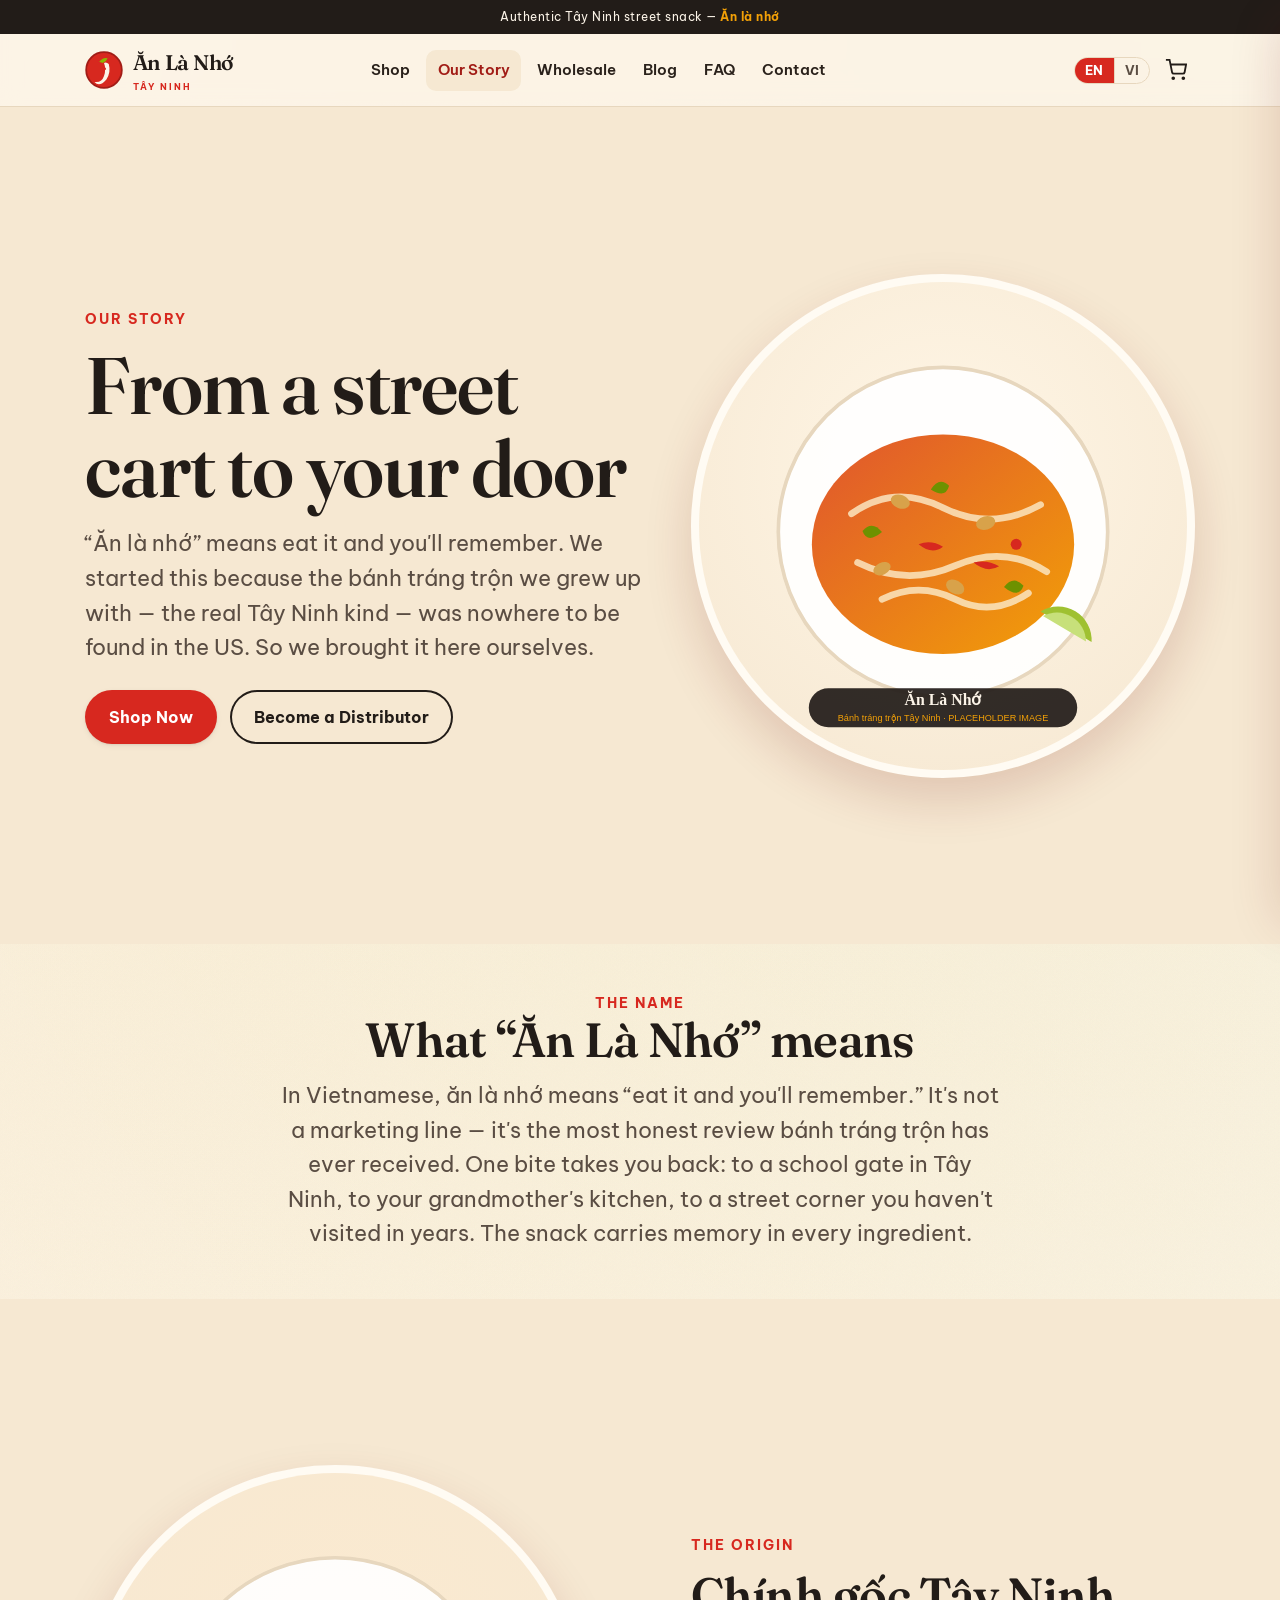
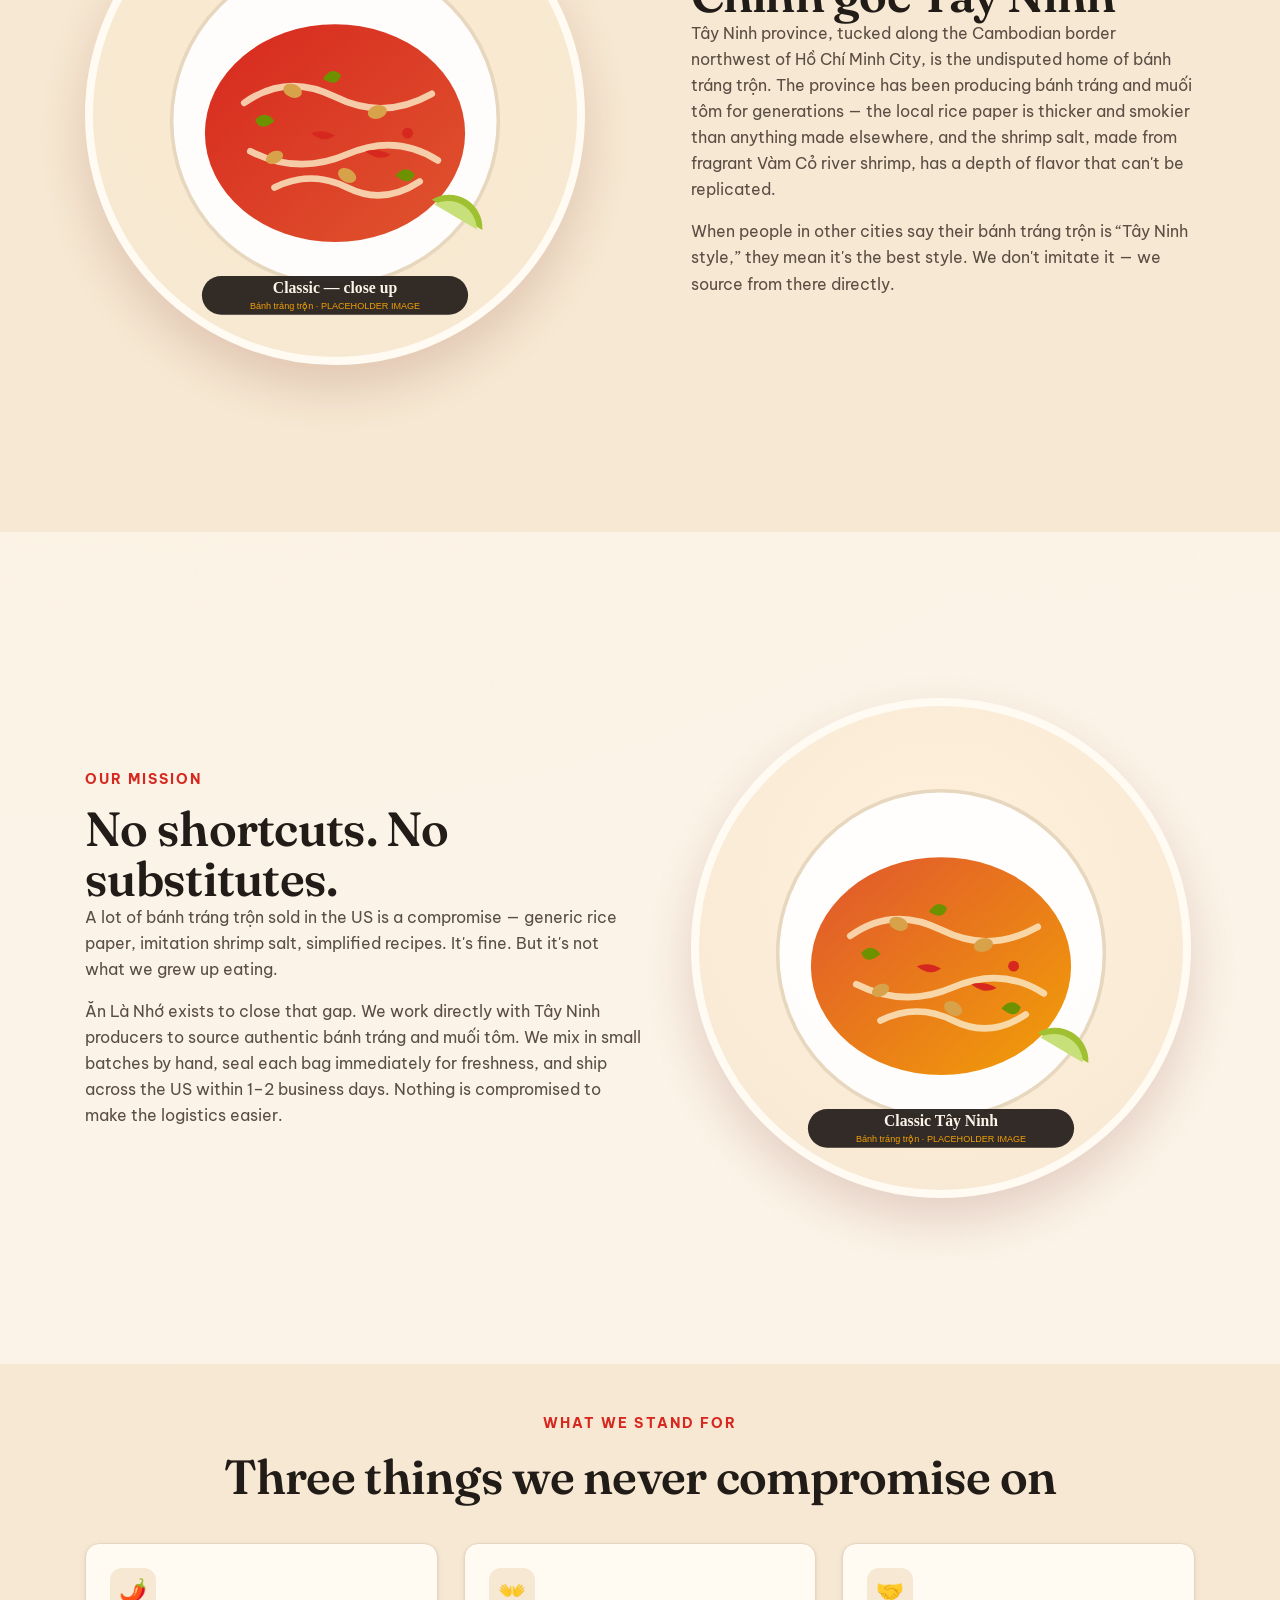
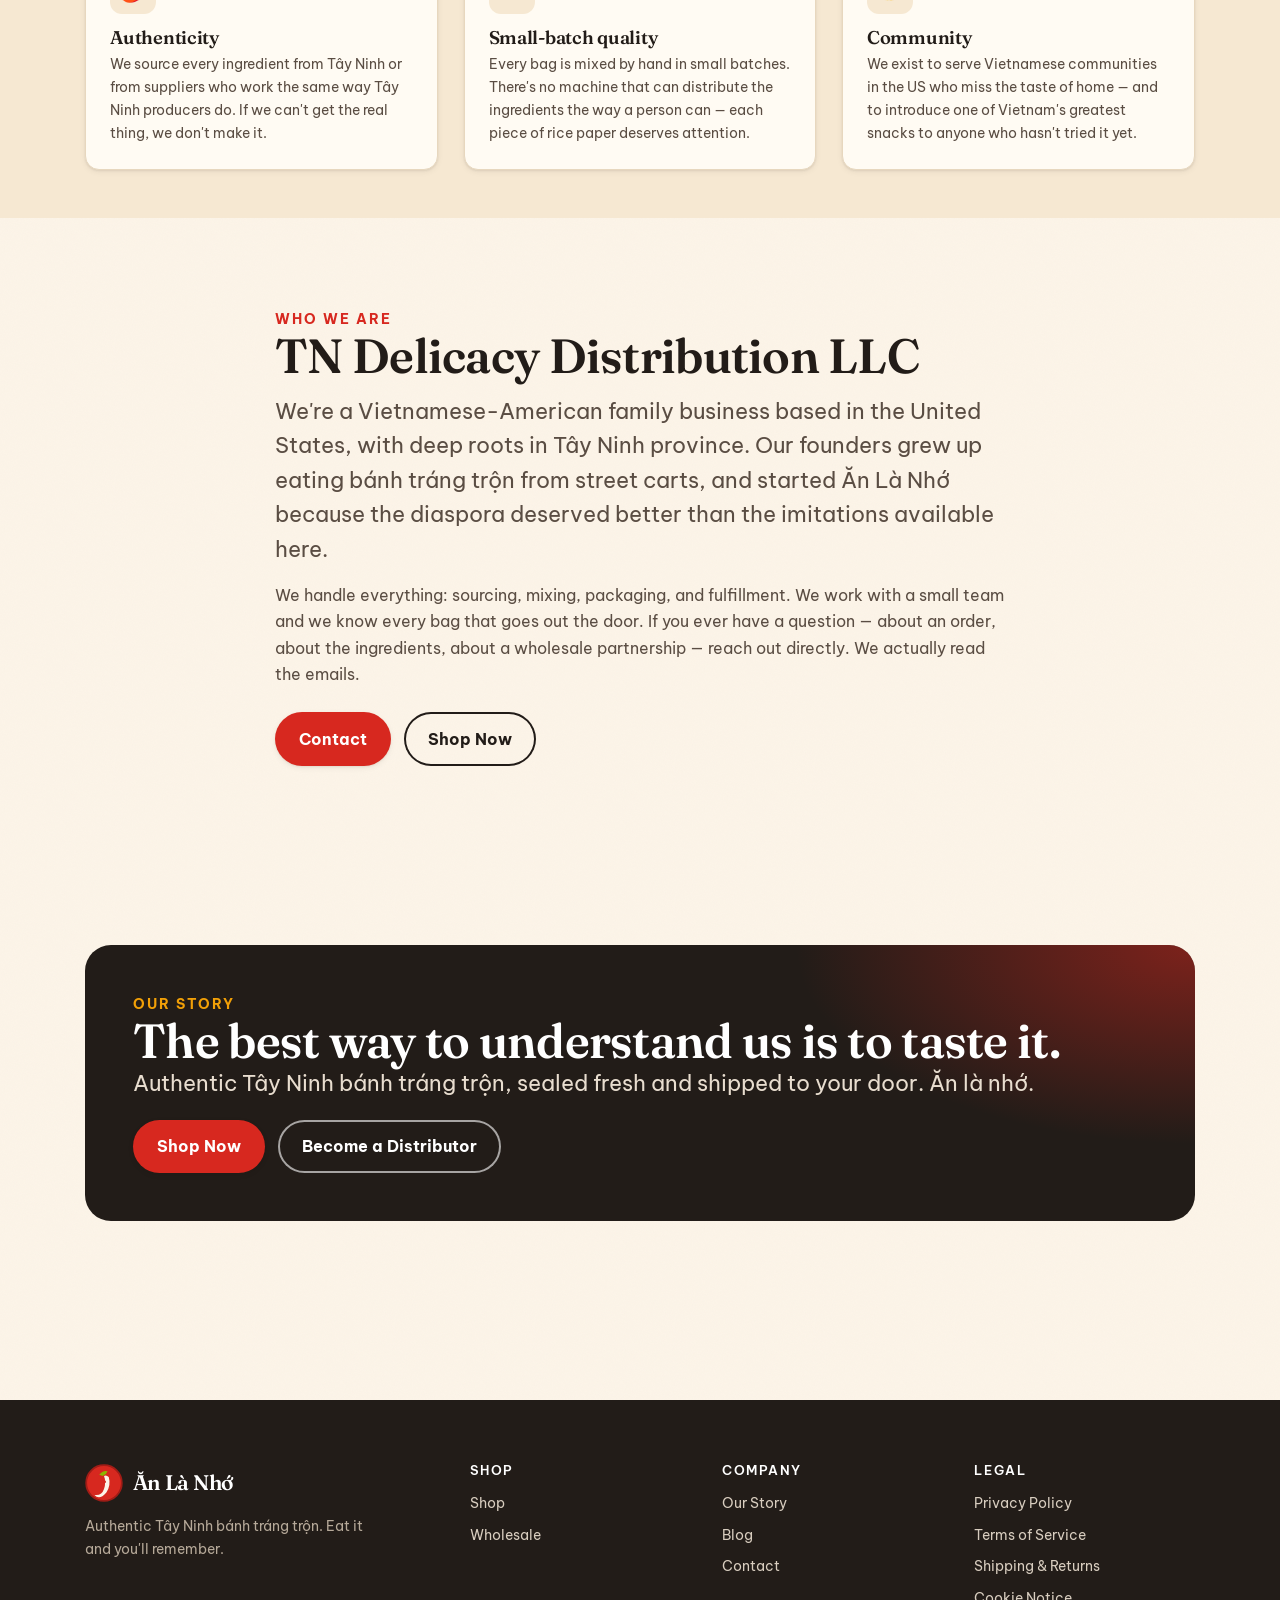
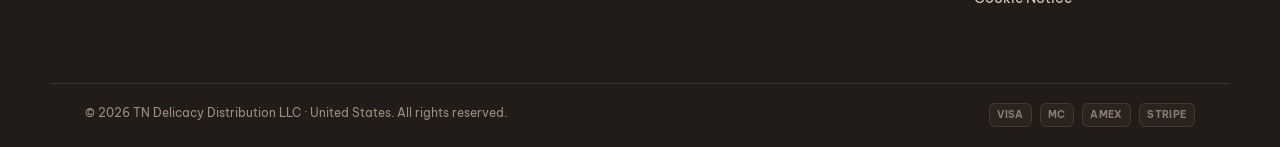
==== commit 4d38a9e3: "Replace fetch-based i18n with inline data — guaranteed instant switch Both EN and VI dictionaries ar" ====
--- a/pages/about.html
+++ b/pages/about.html
@@ -1,4 +1,4 @@
-<!DOCTYPE html>
+﻿<!DOCTYPE html>
 <html lang="en" class="no-js">
 <head>
   <meta charset="UTF-8" />
@@ -49,7 +49,7 @@
         <a href="contact.html" data-i18n="nav.contact">Contact</a>
       </div>
       <div class="nav-actions">
-        <div class="lang-switcher" role="group" aria-label="Switch language"><button class="lang-btn" data-lang-btn="en" aria-pressed="true">EN</button><button class="lang-btn" data-lang-btn="vi" aria-pressed="false">VI</button></div>
+        <div class="lang-switcher" role="group" aria-label="Switch language"><button type="button" class="lang-btn" data-lang-btn="en" aria-pressed="true">EN</button><button type="button" class="lang-btn" data-lang-btn="vi" aria-pressed="false">VI</button></div>
         <button class="icon-btn cart-btn snipcart-checkout" aria-label="Open cart"><svg width="22" height="22" viewBox="0 0 24 24" fill="none" stroke="currentColor" stroke-width="2" aria-hidden="true"><circle cx="9" cy="21" r="1"/><circle cx="20" cy="21" r="1"/><path d="M1 1h4l2.7 13.4a2 2 0 0 0 2 1.6h9.7a2 2 0 0 0 2-1.6L23 6H6"/></svg><span class="cart-count" data-cart-count data-count="0"></span></button>
         <button class="icon-btn menu-toggle" data-menu-open aria-label="Open menu" aria-expanded="false" aria-controls="mobileNav"><svg width="24" height="24" viewBox="0 0 24 24" fill="none" stroke="currentColor" stroke-width="2" aria-hidden="true"><line x1="3" y1="6" x2="21" y2="6"/><line x1="3" y1="12" x2="21" y2="12"/><line x1="3" y1="18" x2="21" y2="18"/></svg></button>
       </div>
@@ -206,7 +206,8 @@
   <!-- REQUIRED: Replace with your Snipcart public API key from https://app.snipcart.com/dashboard/account/credentials -->
   <div hidden id="snipcart" data-api-key="YOUR_SNIPCART_PUBLIC_API_KEY" data-config-modal-style="side"></div>
   <script async src="https://cdn.snipcart.com/themes/v3.7.0/default/snipcart.js"></script>
-  <script defer src="../assets/js/i18n.js"></script>
+  <script defer src="../assets/js/i18n-data.js"></script>
+  <script defer src="../assets/js/i18n.js?v=4"></script>
   <script defer src="../assets/js/main.js"></script>
 </body>
 </html>
--- a/assets/css/styles.css
+++ b/assets/css/styles.css
@@ -209,6 +209,19 @@
 .lang-toggle { font-weight: 700; font-size: .82rem; border: 1.5px solid var(--line); padding: .42rem .7rem; }
 .lang-toggle:hover { border-color: var(--chili); color: var(--chili-dark); }
 
+/* FAQ accordion */
+.faq-group { border: 1px solid var(--line); border-radius: var(--radius); overflow: hidden; background: var(--surface); box-shadow: var(--shadow-sm); }
+.faq-group details { border-bottom: 1px solid var(--line); }
+.faq-group details:last-child { border-bottom: 0; }
+.faq-group summary { cursor: pointer; font-weight: 700; padding: 1.1rem 1.2rem; list-style: none; display: flex; justify-content: space-between; align-items: center; gap: 1rem; transition: color .15s var(--ease); }
+.faq-group summary::-webkit-details-marker { display: none; }
+.faq-group summary::after { content: "+"; flex: 0 0 auto; font-size: 1.4rem; color: var(--chili); transition: transform .2s var(--ease); line-height: 1; }
+.faq-group details[open] > summary { color: var(--chili-dark); }
+.faq-group details[open] > summary::after { transform: rotate(45deg); }
+.faq-body { padding: 0 1.2rem 1.2rem; color: var(--text-soft); line-height: 1.7; }
+.faq-body a { color: var(--chili-dark); font-weight: 600; text-decoration: underline; text-underline-offset: 3px; }
+.faq-body p + p { margin-top: .6rem; }
+
 /* Segmented EN / VI switcher */
 .lang-switcher {
   display: inline-flex; align-items: center;
@@ -222,8 +235,8 @@
   transition: background .15s var(--ease), color .15s var(--ease);
 }
 .lang-btn + .lang-btn { border-left: 1.5px solid var(--line); }
-.lang-btn[aria-pressed="true"] { background: var(--chili); color: #fff; }
-.lang-btn:hover:not([aria-pressed="true"]) { background: var(--cream-deep); color: var(--chili-dark); }
+.lang-btn[aria-pressed="true"],.lang-btn.lang-btn--active { background: var(--chili); color: #fff; }
+.lang-btn:hover:not([aria-pressed="true"]):not(.lang-btn--active) { background: var(--cream-deep); color: var(--chili-dark); }
 
 .cart-btn .cart-count {
   position: absolute; top: -2px; right: -2px;
